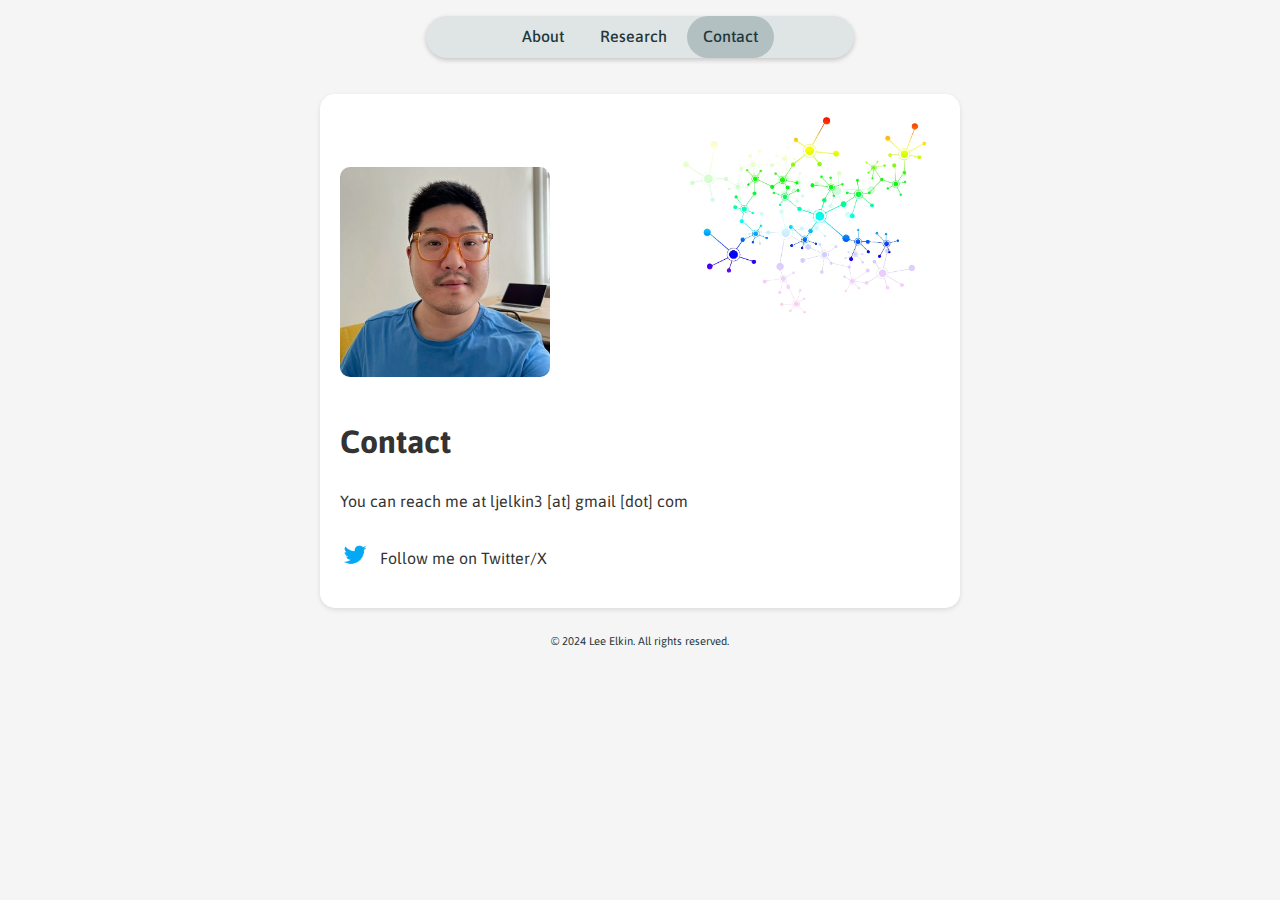
==== contact.html @ 14002c29 "Add files via upload" ====
<!DOCTYPE html>
<html lang="en">
<head>
    <meta charset="UTF-8">
    <meta name="viewport" content="width=device-width, initial-scale=1.0">
    <title>Lee Elkin</title>
    <link rel="preconnect" href="https://fonts.googleapis.com">
    <link rel="preconnect" href="https://fonts.gstatic.com" crossorigin>
    <link href="https://fonts.googleapis.com/css2?family=Asap:ital,wght@0,100..900;1,100..900&display=swap" rel="stylesheet">
    <link rel="stylesheet" href="style.css">
</head>
<!-- Google tag (gtag.js) -->
<script async src="https://www.googletagmanager.com/gtag/js?id=G-SRRQLQYWL9"></script>
<script>
  window.dataLayer = window.dataLayer || [];
  function gtag(){dataLayer.push(arguments);}
  gtag('js', new Date());

  gtag('config', 'G-SRRQLQYWL9');
</script>
<body>
    <nav class="navigation">
        <ul>
            <li><a href="index.html">About</a></li>
            <li><a href="research.html">Research</a></li>
            <li><a href="contact.html">Contact</a></li>
        </ul>
    </nav>    
    <section id="contact.html" class="tab-content">
        <img src="profile_pic.jpg" class="profile" alt="profile">
        <img src="network.png" class="network">
        <h1>Contact</h1>
        <p>You can reach me at ljelkin3 [at] gmail [dot] com</p>
        <div class="twitter-container">
            <a href="https://twitter.com/Lee_J_Elkin" class="twitter-button">
                <img src="twitter.png" alt="Twitter" style="height: 35px; width: 35px">
            </a>
            <p class="twitter-text">Follow me on Twitter/X</p>
        </div>       
    </section>
    <footer>
        <p class="copyright">© 2024 Lee Elkin. All rights reserved.</p>
    </footer>
    <script src="script.js"></script>
</body>
</html>
---- style.css ----
body {
    font-family: 'Asap', Arial, sans-serif; /* Ensure Roboto font is rendering */
    background-color: #f5f5f5; /* Slightly lightened background */
    color: #333; /* Darker tone for text */
    margin: 0;
    padding: 0 0 50px; /* Extend the length of the body a bit */
    line-height: 1.6;
}

.navigation {
    text-align: center; /* Center the navigation */
    margin-bottom: 20px; /* Space below the navigation */
}

.navigation ul {
    list-style-type: none;
    padding: 0;
    display: inline-block; /* Use inline-block for the navigation */
    background-color: #DFE4E5; /* Slightly darkened tab bar */
    border-radius: 30px; /* Rounded edges for the tab bar */
    box-shadow: 0 2px 5px rgba(0,0,0,0.2); /* Subtle shadow for depth */
    padding: 0 80px; /* Adjusting padding to effectively add width */
}

.navigation ul li {
    display: inline;
}

.navigation ul li a {
    display: inline-block;
    font-weight: 500;
    color: #1F383C/*#333*/;
    text-align: center;
    padding: 8px 16px;
    text-decoration: none;
    transition: background-color 0.3s;
    border-radius: 25px; /* Rounded edges for menu items */
}

.navigation ul li a:hover, .navigation ul li a:focus {
    background-color: #C6D1D2; /* Slightly darker tone on hover/focus */
}

.tab-content {
    padding: 20px;
    background-color: #ffffff; /* Pure white for content background */
    border-radius: 15px; /* Rounded edges for content area */
    box-shadow: 0 2px 5px rgba(0,0,0,0.1); /* Soft shadow for depth */
    width: 90%;
    max-width: 600px; /* Modern, centered layout */
    margin: 20px auto; /* Center the content and add margin */
}

img.profile {
    max-width: 35%;
    height: auto;
    border-radius: 10px; /* Rounded edges for images */
    margin-top: 20px; /* Space above the image */
    margin-bottom: 10px;
}

img.network {
    max-width: 42%;
    height: auto;
    margin-left: 125px;
    margin-bottom: 70px;
}

.right-align {
    float: right;
    margin-left: 20px; /* Add space on the left side of the image */
    margin-bottom: 20px;
}

.active {
    background-color: #b2c0c2; /* Or any color that suits your design */
    color: #1F383C; /* Change text color for better contrast */
}

.twitter-container {
    display: flex;
    align-items: center; /* Vertically center the content */
}

.twitter-button {
    margin-right: 10px; /* Add spacing between button and text */
}

/* Adjust the image size if necessary */
.twitter-button img {
    max-height: 30px;
    max-width: 30px;
}

/* Updated CSS */
footer {
    position: relative; /* Add this line */
    text-align: center; /* Center horizontally */
    background-color: #f5f5f5;
    color: #1F383C;
    margin-top:20px;
    padding: 10px, 0;
}

p.copyright {
    position: absolute; /* Position absolutely within the footer */
    width: 100%; /* Take up the full width */
    top: 1; /* Stick to the bottom */
    font-size: 0.7em;
    line-height: 5px;
}
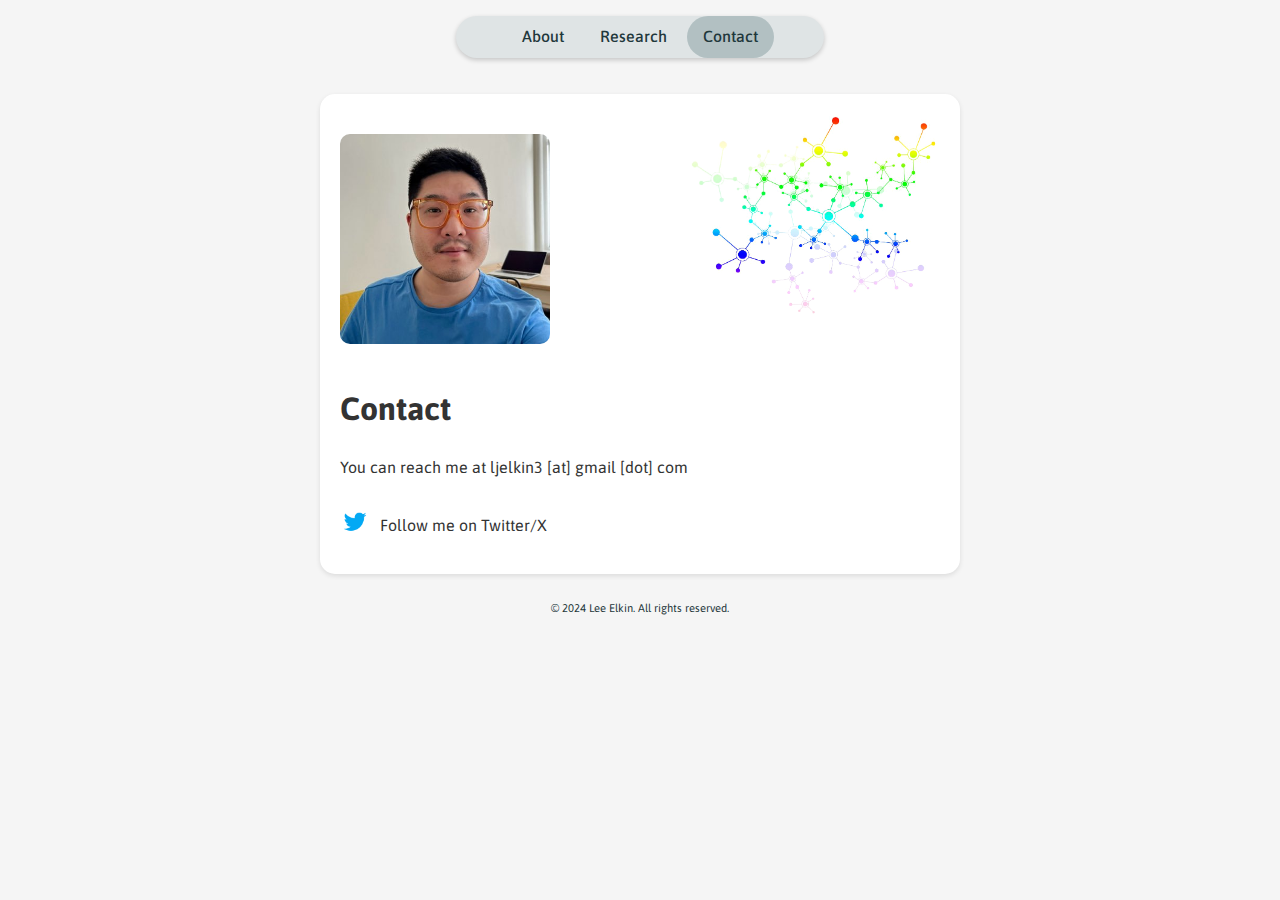
==== commit c348b240: "Update contact.html" ====
--- a/contact.html
+++ b/contact.html
@@ -3,7 +3,6 @@
 <head>
     <meta charset="UTF-8">
     <meta name="viewport" content="width=device-width, initial-scale=1.0">
-    <title>Lee Elkin</title>
     <link rel="preconnect" href="https://fonts.googleapis.com">
     <link rel="preconnect" href="https://fonts.gstatic.com" crossorigin>
     <link href="https://fonts.googleapis.com/css2?family=Asap:ital,wght@0,100..900;1,100..900&display=swap" rel="stylesheet">
@@ -43,4 +42,4 @@
     </footer>
     <script src="script.js"></script>
 </body>
-</html>+</html>
--- a/style.css
+++ b/style.css
@@ -8,6 +8,8 @@
 }
 
 .navigation {
+    display: flex;
+    justify-content: center;
     text-align: center; /* Center the navigation */
     margin-bottom: 20px; /* Space below the navigation */
 }
@@ -19,7 +21,7 @@
     background-color: #DFE4E5; /* Slightly darkened tab bar */
     border-radius: 30px; /* Rounded edges for the tab bar */
     box-shadow: 0 2px 5px rgba(0,0,0,0.2); /* Subtle shadow for depth */
-    padding: 0 80px; /* Adjusting padding to effectively add width */
+    padding: 0 50px; /* Adjusting padding to effectively add width */
 }
 
 .navigation ul li {
@@ -27,7 +29,7 @@
 }
 
 .navigation ul li a {
-    display: inline-block;
+    display: inline-flex;
     font-weight: 500;
     color: #1F383C/*#333*/;
     text-align: center;
@@ -62,7 +64,7 @@
 img.network {
     max-width: 42%;
     height: auto;
-    margin-left: 125px;
+    float: right;
     margin-bottom: 70px;
 }
 
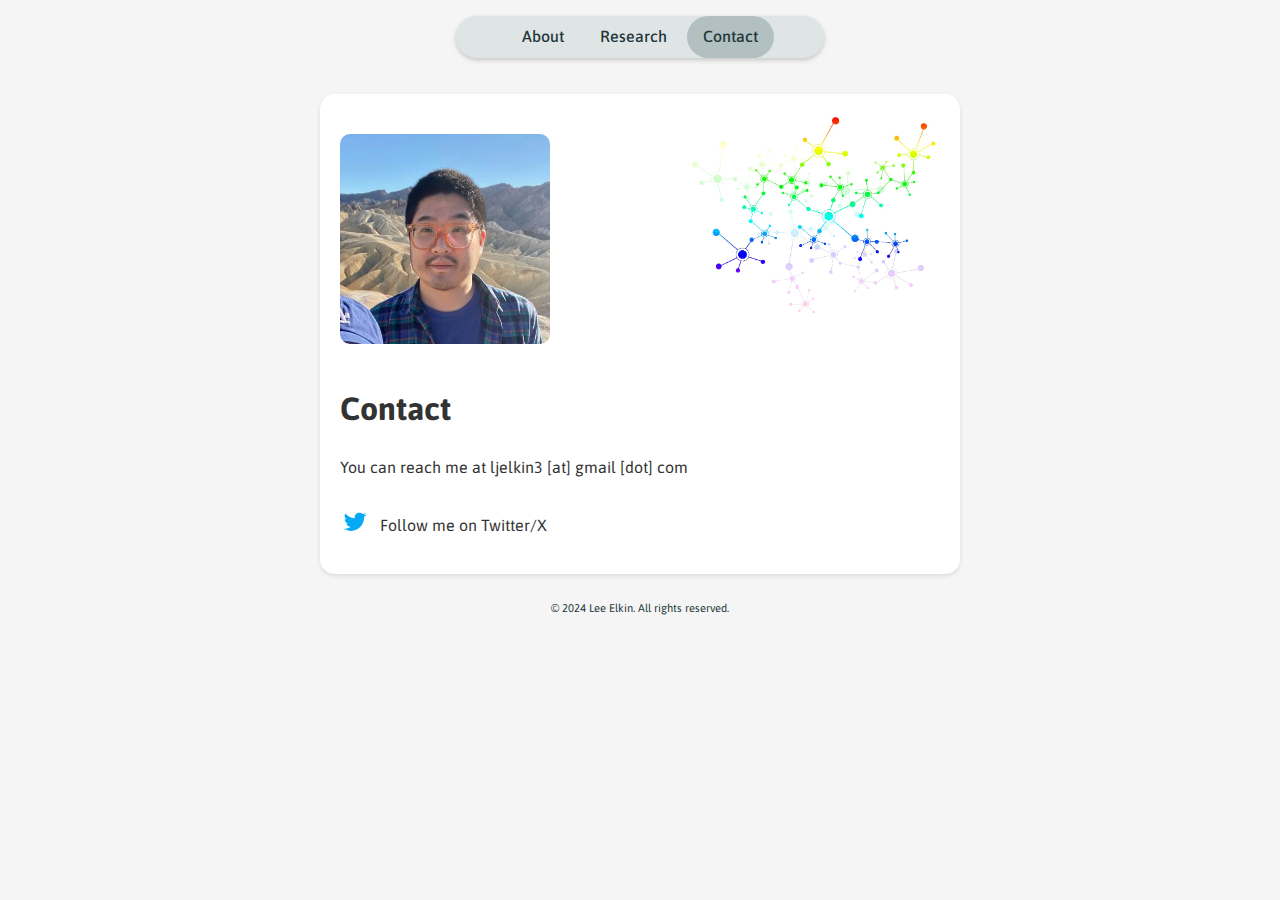
==== commit 9957cac5: "Update contact.html" ====
--- a/contact.html
+++ b/contact.html
@@ -26,7 +26,7 @@
         </ul>
     </nav>    
     <section id="contact.html" class="tab-content">
-        <img src="profile_pic.jpg" class="profile" alt="profile">
+        <img src="Ozr-fJwe_400x400.jpg" class="profile" alt="profile">
         <img src="network.png" class="network">
         <h1>Contact</h1>
         <p>You can reach me at ljelkin3 [at] gmail [dot] com</p>
